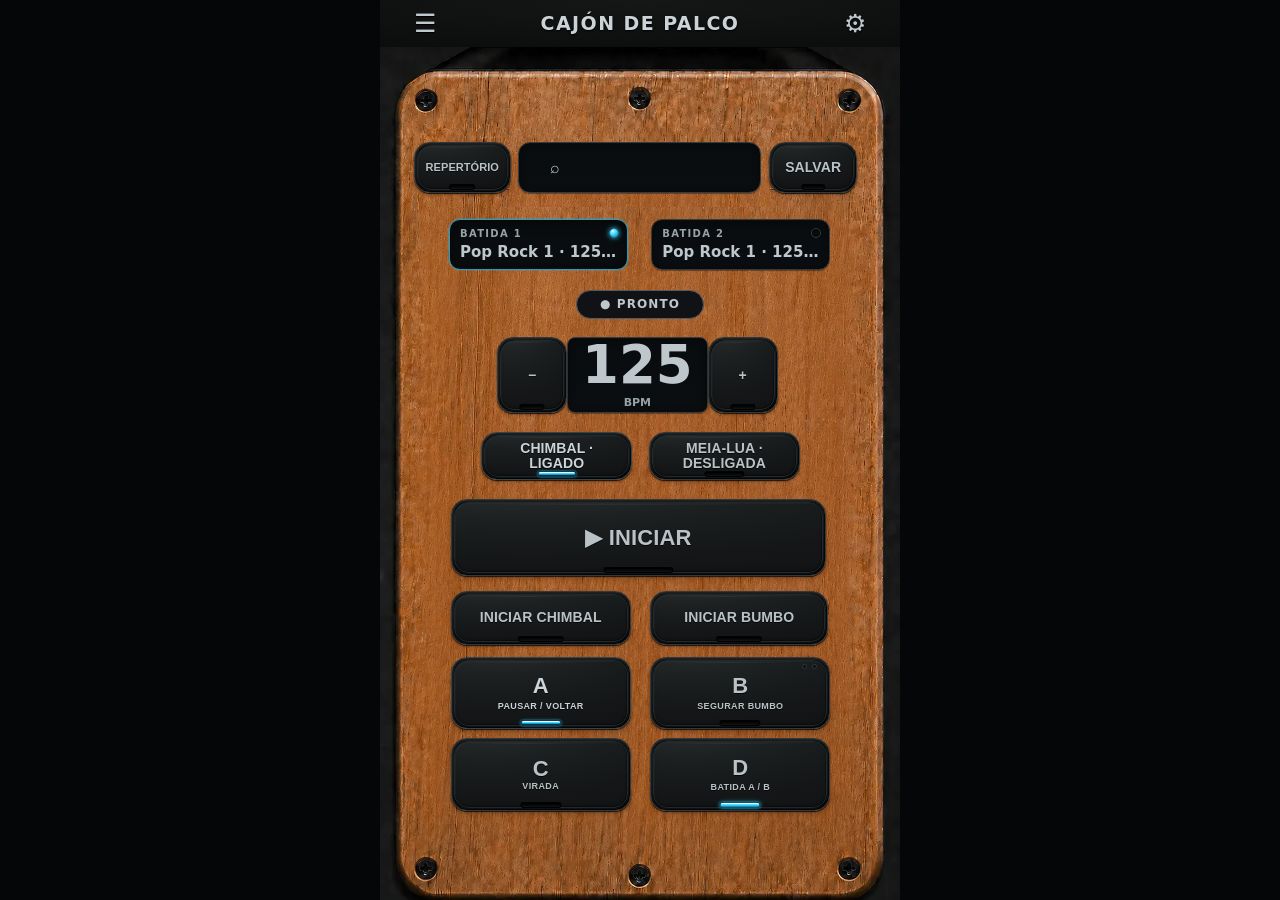
==== index.html @ a2779133 "Versão PWA - Cajón Palco Live Co-Authored-By: Claude Sonnet 5 <noreply@anthropic.com>" ====
<!DOCTYPE html>
<html lang="pt-BR"><head>
  <meta charset="utf-8">
  <meta name="viewport" content="width=device-width,initial-scale=1,viewport-fit=cover,user-scalable=no">
  <meta name="theme-color" content="#090a0d">
  <link rel="manifest" href="manifest.json">
  <link rel="apple-touch-icon" href="apple-touch-icon.png">
  <link rel="icon" href="icon-192.png" type="image/png">
  <meta name="apple-mobile-web-app-capable" content="yes">
  <meta name="mobile-web-app-capable" content="yes">
  <meta name="apple-mobile-web-app-status-bar-style" content="black-translucent">
  <meta name="apple-mobile-web-app-title" content="Cajon Palco Live">

<title>Cajón de Palco · V23 Telas pretas das batidas</title>
  <style>
    :root{color-scheme:dark;--bg:#090a0d;--panel:#14171d;--line:#272c35;--text:#f7f8fb;--muted:#9ea6b5;--amber:#ffb020;--green:#35d07f;--red:#ff4f5e}
    *{box-sizing:border-box;-webkit-tap-highlight-color:transparent}
    [hidden]{display:none!important}
    body{margin:0;background:radial-gradient(circle at 50% -10%,#26200f 0,#090a0d 38%);color:var(--text);font-family:Inter,system-ui,-apple-system,Segoe UI,sans-serif;min-height:100svh;overflow-x:hidden}
    button,input{font:inherit}.app{width:min(100%,520px);min-height:100svh;margin:auto;padding:max(14px,env(safe-area-inset-top)) 14px max(18px,env(safe-area-inset-bottom));display:flex;flex-direction:column;gap:12px}
    header{display:flex;align-items:center;justify-content:space-between;padding:2px 2px 5px}.brand{font-size:15px;font-weight:900;letter-spacing:.12em}.status{font-size:12px;color:var(--muted);display:flex;gap:7px;align-items:center}.dot{width:8px;height:8px;border-radius:50%;background:#59606c}.playing .dot{background:var(--green);box-shadow:0 0 12px var(--green)}
    .card{background:linear-gradient(180deg,#171a20,#111318);border:1px solid var(--line);border-radius:20px;box-shadow:0 16px 38px #0007}
    .rhythm{padding:14px}.label{font-size:11px;text-transform:uppercase;letter-spacing:.14em;color:var(--muted);font-weight:800;margin-bottom:9px}.select{width:100%;border:0;border-radius:14px;background:#22262e;color:#fff;padding:15px 16px;font-size:19px;font-weight:850;outline:none}.rhythm-search{display:grid;gap:7px;margin-bottom:12px}.rhythm-search-box{position:relative}.rhythm-search-box::before{content:'⌕';position:absolute;left:14px;top:50%;transform:translateY(-52%);font-size:22px;color:#9da6b4;pointer-events:none}.rhythm-search input{width:100%;border:1px solid #353c47;border-radius:14px;background:#11151a;color:#fff;padding:14px 42px;font-size:16px;font-weight:750;outline:none}.rhythm-search input:focus{border-color:#b27b20;box-shadow:0 0 0 3px rgba(178,123,32,.14)}.rhythm-search input::placeholder{color:#788291}.rhythm-search small{color:#8993a2;font-size:10px;font-weight:800;letter-spacing:.04em}.rhythm-pair{display:grid;gap:10px}.rhythm-slot{padding:9px;border:1px solid transparent;border-radius:16px}.rhythm-slot.active{border-color:#a96f12;background:#291f0e}.rhythm-slot .label{margin:0 0 6px 3px}.slot-status{font-size:11px;color:#ffd16d;font-weight:900;margin-left:6px}
    .song-search-results{display:none;gap:7px;margin:-2px 0 12px}.song-search-results.open{display:grid}.song-search-result{width:100%;display:grid;gap:3px;text-align:left;border:1px solid #59431f;border-radius:13px;background:#221b10;color:#fff;padding:12px 14px}.song-search-result strong{font-size:15px}.song-search-result span{color:#d8ae60;font-size:11px;font-weight:800}.song-search-result:active{transform:scale(.99);background:#342711}
    .bpm{display:grid;grid-template-columns:76px 1fr 76px;align-items:stretch;gap:9px;padding:12px}.step{border:1px solid #353b46;background:#20242b;color:#fff;border-radius:17px;font-size:34px;font-weight:500;min-height:96px}.step:active{transform:scale(.97);background:#303640}.tempo{text-align:center;display:flex;flex-direction:column;justify-content:center;background:#0b0d11;border-radius:17px;border:1px solid #222831}.tempo strong,.tempo .tempo-input{font-size:49px;line-height:.95;font-variant-numeric:tabular-nums}.tempo .tempo-input{width:100%;padding:0;border:0;outline:0;background:transparent;color:#fff;text-align:center;font-family:inherit;font-weight:950;appearance:textfield}.tempo .tempo-input::-webkit-inner-spin-button,.tempo .tempo-input::-webkit-outer-spin-button{appearance:none;margin:0}.tempo .tempo-input:focus{color:#ffca63}.tempo span{font-size:11px;letter-spacing:.18em;color:var(--muted);margin-top:9px}
    .controls{display:grid;grid-template-columns:1fr 1fr;gap:10px}.main{grid-column:1/-1;border:0;border-radius:22px;min-height:112px;font-size:25px;font-weight:950;letter-spacing:.04em;background:linear-gradient(135deg,#ffbd37,#f18700);color:#15100a;box-shadow:0 10px 30px #ff9f1635}.main.stop{background:linear-gradient(135deg,#ff6370,#d92839);color:white}.mark-start{grid-column:1/-1;min-height:72px;border:2px solid #ffb52e;border-radius:19px;background:#21190c;color:#ffc554;font-size:19px;font-weight:900;letter-spacing:.025em}.mark-start:disabled{opacity:.38}.main:active,.mark-start:active,.fill:active,.toggle:active{transform:scale(.985)}
    .fill{min-height:82px;border:1px solid #6a4b16;border-radius:19px;background:#2a2112;color:#ffca63;font-size:18px;font-weight:900}.fill:disabled{opacity:.38}.tap{min-height:82px;border:1px solid #38404b;border-radius:19px;background:#20242b;color:#fff;font-size:16px;font-weight:850}.pedals{grid-template-columns:1fr 1fr}.pedal{min-height:88px;border:1px solid #3a414d;border-radius:19px;background:#20242b;color:#fff;font-size:14px;font-weight:900;line-height:1.25}.pedal strong{display:block;color:#ffca63;font-size:23px;margin-bottom:4px}.pedal.active{background:#4a3511;border-color:#b57a18}.pedal.danger{border-color:#66333a}.pedal:disabled{opacity:.38}
    .layer{padding:14px}.layer-head{display:flex;justify-content:space-between;align-items:center;margin-bottom:12px}.layer-title{display:flex;align-items:center;gap:10px;font-weight:900}.tamb{width:33px;height:33px;border-radius:50%;border:3px dotted #ffc34e;display:grid;place-items:center;color:#ffc34e;font-size:13px}.toggle{border:1px solid #3d4551;border-radius:999px;background:#242932;color:#adb5c3;padding:9px 14px;font-weight:850}.toggle.on{background:#214e36;border-color:#2f8f5b;color:#6af0a4}
    .range-row{display:grid;grid-template-columns:56px 1fr 43px;gap:10px;align-items:center;color:var(--muted);font-size:12px;font-weight:800}.range-row input{width:100%;accent-color:var(--amber)}.range-row output{text-align:right;color:#fff;font-variant-numeric:tabular-nums}
    .meter{height:7px;border-radius:9px;background:#242933;overflow:hidden;margin-top:12px}.meter i{display:block;width:0;height:100%;background:linear-gradient(90deg,var(--green),var(--amber));transition:width .06s linear}.preview{width:100%;margin-top:12px;padding:12px;border:1px solid #6a4b16;border-radius:13px;background:#2a2112;color:#ffca63;font-size:13px;font-weight:900}
    .hint{text-align:center;color:#737c8a;font-size:11px;line-height:1.45;padding:2px 12px}.flash{animation:flash .16s ease}@keyframes flash{50%{box-shadow:0 0 0 3px #ffb020,0 16px 38px #0007}}
    .rep-actions{display:grid;grid-template-columns:minmax(0,1fr) auto 44px;gap:8px;margin-bottom:8px}.rep-select,.preset-select{width:100%;min-width:0;border:1px solid #353b46;border-radius:12px;background:#20242b;color:#fff;padding:12px;font-weight:800}.rep-delete{border:1px solid #75404a;border-radius:12px;background:#3a2025;color:#ff8796;font-size:18px;font-weight:900}.rep-delete:disabled,.preset-delete:disabled,.preset-save:disabled{opacity:.35}.rep-hint{color:#8f98a8;font-size:12px;line-height:1.35;margin:0 2px 10px}.preset-picker{display:grid;grid-template-columns:1fr auto;gap:8px}.preset-delete{border:1px solid #75404a;border-radius:12px;background:#3a2025;color:#ff8796;padding:10px 13px;font-weight:900}.rep-add{border:1px solid #2f8f5b;border-radius:12px;background:#214e36;color:#6af0a4;padding:10px 13px;font-weight:900}.preset-save{width:100%;margin-top:10px;border:1px solid #2f8f5b;border-radius:13px;background:#214e36;color:#6af0a4;padding:12px;font-weight:900}
    .eq-presets{display:grid;grid-template-columns:repeat(3,1fr);gap:7px;margin-bottom:14px}.eq-preset{border:1px solid #3d4551;border-radius:12px;background:#20242b;color:#c7ced9;padding:10px 4px;font-size:11px;font-weight:900}.eq-preset.on{background:#4b3510;border-color:#a96f12;color:#ffd16d}.eq-row{margin-top:11px}.eq-row:first-of-type{margin-top:0}
    .settings{border:1px solid #343b47;border-radius:18px;background:#12151a;overflow:hidden}.settings>summary{list-style:none;cursor:pointer;padding:17px 18px;color:#dce1e9;font-size:14px;font-weight:900;letter-spacing:.08em}.settings>summary::-webkit-details-marker{display:none}.settings>summary::after{content:'›';float:right;color:#ffca63;font-size:22px;line-height:14px;transform:rotate(90deg);transition:.2s}.settings[open]>summary::after{transform:rotate(-90deg)}.settings-content{display:grid;gap:10px;padding:0 10px 10px}.settings-content .card{box-shadow:none}
    @media (max-height:720px){.app{gap:8px}.step,.tempo{min-height:78px}.tempo strong,.tempo .tempo-input{font-size:42px}.main{min-height:88px}.fill,.tap{min-height:68px}.layer{padding:11px}.hint{display:none}}
  </style>
<style id="v10-approved-design">
  :root{--v10-bronze:#d9ae7d;--v10-amber:#8d4813;--v10-black:#11120f;--v10-green:#83dc34}
  .nav{display:none!important}.app.subview{padding:0!important;max-width:none!important;width:100vw!important;height:100dvh!important;display:block!important;background:#050606!important}
  .app.subview>.screen{display:none!important}.app.subview>.screen.active{display:grid!important;position:fixed!important;inset:0!important;width:100vw!important;height:100dvh!important;padding:0!important;overflow:hidden!important;place-items:center!important;background:#050606!important}
  .visual-screen{font-family:"Arial Narrow",Arial,sans-serif}.v10-art{position:relative;container-type:inline-size;width:min(100vw,calc(100dvh * 941 / 1671));height:min(100dvh,calc(100vw * 1671 / 941));max-width:943px;max-height:1677px;background-position:center;background-repeat:no-repeat;background-size:100% 100%;overflow:hidden;isolation:isolate}
  .repertoire-art{background-image:url('[data-uri]')}.settings-art{background-image:url('[data-uri]')}.sound-art{background-image:url('[data-uri]')}.conduction-art{background-image:url('[data-uri]')}.midi-art{background-image:url('[data-uri]')}
  .v10-art button,.v10-art select,.v10-art input{font:inherit}.v10-back{position:absolute;z-index:20;left:1.8%;top:.5%;width:12%;height:6%;border:0;background:transparent;cursor:pointer}
  .v10-hidden{display:none!important}.v10-sr-only{position:absolute!important;width:1px!important;height:1px!important;padding:0!important;margin:-1px!important;overflow:hidden!important;clip:rect(0,0,0,0)!important;white-space:nowrap!important;border:0!important}
  .settings-hit{position:absolute;z-index:10;left:9%;width:82%;height:12.5%;border:0;border-radius:18px;background:transparent;cursor:pointer}.settings-hit:active{background:#fff1}.settings-sound{top:31.7%}.settings-conduction{top:48.1%}.settings-midi{top:64.3%}
  .sound-kits{position:absolute;z-index:5;left:10%;right:10%;top:21.9%;height:8.7%;display:grid;grid-template-columns:1fr 1fr;gap:4.5%}.v10-kit{border:1px solid #050505;border-radius:14px;background:#111311;color:var(--v10-bronze);box-shadow:inset 0 0 0 1px #ffffff12,0 5px 9px #0009;font-weight:900;font-size:clamp(14px,4.2cqw,31px);letter-spacing:.04em}.v10-kit i,.eq-preset i{display:inline-block;width:.72em;height:.72em;margin-right:.8em;border-radius:50%;background:#252726;box-shadow:inset 0 1px 3px #000}.v10-kit.on i,.eq-preset.on i{background:var(--v10-green);box-shadow:0 0 14px #83dc34,inset 0 0 0 2px #d7ffa5}
  .v10-hear{position:absolute;z-index:5;left:10%;width:80%;height:8.5%;border:1px solid #291408;border-radius:14px;background:linear-gradient(#98521d,#6e350e);color:#f1c996;box-shadow:inset 0 0 0 1px #f3b66c38,0 6px 10px #0008;font-weight:900;font-size:clamp(14px,4.4cqw,32px);letter-spacing:.03em}.sound-hear{top:32.7%}.conduction-hear{top:67.7%}
  .v10-eq-presets{position:absolute;z-index:5;left:10%;right:10%;top:50%;height:5.8%;display:grid;grid-template-columns:1fr 1.08fr 1fr;gap:2.8%}.v10-eq-presets button{border:1px solid #050505;border-radius:10px;background:#111311;color:var(--v10-bronze);font-weight:900;font-size:clamp(8px,2.5cqw,18px);box-shadow:0 4px 8px #0008}.v10-eq-presets .on{border-color:#6ca518;box-shadow:0 0 0 2px #70a81d,0 4px 8px #0008}
  .v10-eq-controls{position:absolute;z-index:6;left:10%;right:10%;top:58.5%;height:22.2%;display:grid;grid-template-rows:repeat(3,1fr);gap:3.8%}.v10-range{display:grid;grid-template-columns:18% 1fr 9%;align-items:center;gap:3%;padding:0 4%;border:1px solid #050505;border-radius:12px;background:#111311;color:var(--v10-bronze);box-shadow:inset 0 0 0 1px #ffffff0c,0 4px 8px #0008;font-weight:900;font-size:clamp(9px,3cqw,22px)}
  .v10-range input,.v10-conduction-card input{appearance:none;width:100%;height:6px;border-radius:9px;background:linear-gradient(90deg,#a95b1b,#1e211f);outline:none}.v10-range input::-webkit-slider-thumb,.v10-conduction-card input::-webkit-slider-thumb{appearance:none;width:clamp(22px,6cqw,48px);height:clamp(22px,6cqw,48px);border:2px solid #42220d;border-radius:50%;background:radial-gradient(circle at 35% 30%,#d39c5a,#7a3f17 67%,#2c1609);box-shadow:0 2px 6px #000}.v10-range input::-moz-range-thumb,.v10-conduction-card input::-moz-range-thumb{width:clamp(22px,6cqw,48px);height:clamp(22px,6cqw,48px);border:2px solid #42220d;border-radius:50%;background:#9a5b28}
  .v10-save-sound{position:absolute;z-index:5;left:10%;right:10%;top:83%;height:8.3%;border:1px solid #050505;border-radius:14px;background:#111311;color:var(--v10-bronze);font-weight:900;font-size:clamp(13px,4cqw,29px);box-shadow:0 5px 10px #0009}.v10-save-sound i{display:inline-block;width:.7em;height:.7em;margin-left:8%;border-radius:50%;background:var(--v10-green);box-shadow:0 0 14px #83dc34}
  .v10-conduction-card{position:absolute;z-index:5;left:10%;right:10%;height:16.5%;padding:4.8% 5%;border:1px solid #050505;border-radius:15px;background:#111311;color:var(--v10-bronze);box-shadow:inset 0 0 0 1px #ffffff0d,0 6px 10px #0009}.hihat-card{top:25.9%}.tamb-card{top:46.6%}.v10-conduction-card button{width:100%;height:38%;padding:0;border:0;background:transparent;color:var(--v10-bronze);text-align:left;font-weight:900;font-size:clamp(17px,5cqw,37px)}.v10-conduction-card button::after{content:'DESLIGADO';float:right;margin-top:.4em;color:#8a8a80;font-size:.48em}.v10-conduction-card button.on::before{content:'';display:inline-block;width:.62em;height:.62em;margin-right:.55em;border-radius:50%;background:var(--v10-green);box-shadow:0 0 14px #83dc34}.v10-conduction-card button.on::after{content:'LIGADO';color:var(--v10-bronze)}.tamb-card button.on::after{content:'LIGADA'}.v10-conduction-card label{height:55%;display:grid;grid-template-columns:1fr 14%;align-items:center;gap:5%;font-weight:900;font-size:clamp(13px,4cqw,29px)}
  .v10-midi-connect{position:absolute;z-index:6;left:10%;right:10%;top:15.2%;height:9.6%;display:grid;grid-template-columns:5% 1fr 27%;align-items:center;gap:3%;padding:0 4%;border:1px solid #050505;border-radius:14px;background:#111311;box-shadow:0 5px 10px #0009;color:var(--v10-bronze)}.v10-midi-connect .midi-led{width:clamp(10px,3cqw,22px);height:clamp(10px,3cqw,22px);border-radius:50%;background:#555}.v10-midi-connect .midi-led.on{background:var(--v10-green);box-shadow:0 0 14px #83dc34}.v10-midi-connect strong{display:block;font-size:clamp(9px,2.8cqw,20px);white-space:nowrap;overflow:hidden;text-overflow:ellipsis}.v10-midi-connect select{width:100%;border:0;background:transparent;color:#c99969;font-size:clamp(7px,2cqw,15px)}.v10-midi-connect button{height:50%;border:1px solid #3f210c;border-radius:9px;background:#864513;color:#f0c38e;font-weight:900;font-size:clamp(7px,2.2cqw,16px)}
  .v10-midi-grid{position:absolute;z-index:4;left:10%;right:10%;top:32.2%;height:44.5%;display:grid;grid-template-columns:1fr 1fr;grid-template-rows:1fr 1fr;gap:2.8% 5.6%}.v10-midi-pedal{position:relative;border-radius:14px}.v10-midi-pedal .midi-learn{position:absolute;left:11%;right:11%;bottom:8%;height:20%;border:1px solid #3d210d;border-radius:8px;background:#80400f;color:#edbd83;font-weight:900;font-size:clamp(8px,2.3cqw,17px)}.v10-midi-pedal.learning{outline:3px solid #ef9d27;box-shadow:0 0 18px #ef9d27}.v10-midi-pedal.hit{outline:3px solid var(--v10-green);box-shadow:0 0 20px #83dc34}
  .v10-midi-test{position:absolute;z-index:6;left:10%;right:10%;top:79%;height:8.2%;border:1px solid #3f210d;border-radius:13px;background:#80400f;color:#edbd83;font-weight:900;font-size:clamp(12px,3.7cqw,27px)}.v10-midi-last{position:absolute;z-index:6;left:10%;right:10%;top:89%;height:7%;display:grid;grid-template-columns:7% 1fr;align-items:center;gap:4%;padding:0 5%;border:1px solid #050505;border-radius:12px;background:#111311;color:var(--v10-bronze)}.v10-midi-last i{width:clamp(10px,3cqw,22px);height:clamp(10px,3cqw,22px);border-radius:50%;background:#555}.v10-midi-last.on i{background:var(--v10-green);box-shadow:0 0 14px #83dc34}.v10-midi-last strong,.v10-midi-last span{display:block}.v10-midi-last strong{font-size:clamp(8px,2.5cqw,18px)}.v10-midi-last span{font-size:clamp(6px,1.7cqw,12px)}
  .v10-rep-toolbar{position:absolute;z-index:7;left:8%;right:8%;top:15.1%;height:7.4%;display:grid;grid-template-columns:1fr 13% 13%;gap:3%}.v10-rep-toolbar select,.v10-rep-toolbar button{border:1px solid #050505;border-radius:12px;background:#111311;color:var(--v10-bronze);box-shadow:0 4px 9px #0009;font-weight:900}.v10-rep-toolbar select{padding:0 6%;font-size:clamp(13px,4cqw,29px)}.v10-rep-toolbar button{font-size:clamp(17px,5.5cqw,40px)}#repDelete{font-size:0}#repDelete::before{content:'×';font-size:clamp(18px,5.5cqw,40px)}
  .v10-rep-search{position:absolute;z-index:7;left:8%;right:8%;top:24%;height:5.5%;display:grid;grid-template-columns:8% 1fr;align-items:center;padding:0 3%;border:1px solid #050505;border-radius:10px;background:#111311;color:var(--v10-bronze);box-shadow:0 4px 9px #0009}.v10-rep-search span{font-size:clamp(20px,6cqw,44px)}.v10-rep-search input{width:100%;border:0;outline:0;background:transparent;color:#e3bd91;font-size:clamp(11px,3.4cqw,25px)}
  .v10-rep-summary{position:absolute;z-index:7;left:8%;right:8%;top:30.7%;height:6.4%;display:grid;grid-template-columns:1fr auto;grid-template-rows:1fr 1fr;align-items:center;color:#3a1b0c;font-weight:900}.v10-rep-summary strong{font-size:clamp(10px,3cqw,22px)}.v10-rep-summary button{grid-row:1/3;grid-column:2;height:72%;padding:0 1em;border:1px solid #4f270c;border-radius:9px;background:#874411;color:#e9bb85;font-weight:900;font-size:clamp(8px,2.5cqw,18px)}.v10-rep-summary span{font-size:clamp(7px,2cqw,15px)}
  .v10-song-list{position:absolute;z-index:7;left:7.8%;right:7.8%;top:38.5%;bottom:3.7%;padding:.4% 1.2% 5%;overflow-y:auto;overscroll-behavior:contain;scrollbar-width:thin;scrollbar-color:#c47b38 #3c1e0d;background:linear-gradient(#a8612df7,#a8612df7);border-radius:8px}.v10-song-list::-webkit-scrollbar{width:6px}.v10-song-list::-webkit-scrollbar-thumb{background:#c47b38;border-radius:8px}.v10-song-list .song-item{height:12.1%;min-height:clamp(52px,16.7cqw,110px);margin:1.15% 0;display:grid;grid-template-columns:16% 1fr 10%;align-items:center;border:1px solid #050505;border-radius:12px;background:#111311;color:var(--v10-bronze);box-shadow:inset 0 0 0 1px #ffffff0b,0 4px 8px #0009;user-select:none}.song-drag{height:100%;display:grid;place-items:center;border-right:1px solid #71421f;font-weight:900;font-size:clamp(18px,6cqw,43px);touch-action:none;cursor:grab}.song-drag::after{content:'≡';display:block;margin-top:-35%;font-size:.33em;opacity:.7}.v10-song-list .song-info{min-width:0;padding:0 6%;cursor:pointer}.v10-song-list .song-info strong,.v10-song-list .song-info span{display:block;white-space:nowrap;overflow:hidden;text-overflow:ellipsis}.v10-song-list .song-info strong{font-size:clamp(12px,3.8cqw,28px)}.v10-song-list .song-info span{margin-top:.25em;font-size:clamp(8px,2.4cqw,17px)}.song-load{height:100%;border:0;background:transparent;color:var(--v10-bronze);font-size:clamp(22px,7cqw,50px)}.v10-song-list .song-item.dragging{opacity:.88;transform:scale(.985);outline:3px solid #ef9d27;box-shadow:0 12px 24px #000b}.v10-song-list .empty-state{margin:20% 5%;padding:10%;border-radius:13px;background:#111311;color:#e0bb8d;text-align:center;font-size:clamp(11px,3.4cqw,24px)}
  @media(min-width:800px) and (orientation:landscape){.v10-art{height:100dvh;width:calc(100dvh * 941 / 1671)}}
</style>


<style id="v12-exact-layout">
@font-face{font-family:CajonNarrow;src:url('[data-uri]') format('opentype');font-weight:400}
@font-face{font-family:CajonNarrow;src:url('[data-uri]') format('opentype');font-weight:700 1000}
.visual-screen,.v10-art button,.v10-art select,.v10-art input{font-family:CajonNarrow,"Arial Narrow",Arial,sans-serif}
.sound-kits{top:21.85%;height:8.75%}.v10-kit{font-size:4.7cqw}
.sound-hear{top:32.65%;height:8.55%}.v10-hear{font-size:5cqw}
.v10-eq-presets{top:49.35%;height:6.3%}.v10-eq-presets button{font-size:3.25cqw}
.v10-eq-controls{top:58.25%;height:22.35%;gap:2.7%}.v10-range{font-size:3.35cqw}
.v10-save-sound{top:82.2%;height:8.55%;font-size:4.8cqw}
.v10-conduction-card{height:16.45%}.hihat-card{top:25.75%}.tamb-card{top:46.35%}
.v10-conduction-card button{font-size:5.25cqw}.v10-conduction-card label{font-size:4.1cqw}
.conduction-hear{top:66.9%;height:8.95%}
.v12-conduction-note{position:absolute;z-index:5;left:10%;right:10%;top:79.2%;height:8.8%;display:grid;grid-template-columns:14% 1fr;align-items:center;padding:0 5%;border:1px solid #050505;border-radius:1.5cqw;background:#111311;color:#d9ae7d;box-shadow:inset 0 0 0 1px #ffffff0d,0 .7cqw 1.4cqw #0009}
.v12-conduction-note b{font-size:6cqw;font-weight:400}.v12-conduction-note strong,.v12-conduction-note span{display:block}.v12-conduction-note strong{font-size:3.1cqw}.v12-conduction-note span{font-size:2.4cqw;margin-top:.25em}
.v10-midi-connect{top:15.05%;height:9.65%}.v10-midi-connect strong{font-size:3.75cqw}.v10-midi-connect select{font-size:2.2cqw}.v10-midi-connect button{font-size:2.7cqw}
.v10-midi-grid{top:32.05%;height:44.55%}.v10-midi-pedal{border:1px solid #050505;background:#111311;box-shadow:inset 0 0 0 1px #ffffff0c,0 .7cqw 1.3cqw #0009}
.midi-pedal-copy{position:absolute;inset:6% 7% 29%;display:flex;flex-direction:column;align-items:center;justify-content:center;color:#d9ae7d;text-align:center}.midi-pedal-copy b{font-size:8.3cqw;line-height:.85;font-weight:400}.midi-pedal-copy span{margin-top:8%;font-size:3.25cqw;line-height:1.15;font-weight:700}
.v10-midi-pedal .midi-learn{font-size:2.8cqw}
.v10-midi-test{top:78.55%;height:7.45%;font-size:4.4cqw}
.v10-midi-last{top:86.75%;height:7.25%}.v10-midi-last strong{font-size:3.35cqw}.v10-midi-last span{font-size:2.25cqw}
.v10-rep-toolbar{top:15.05%;height:7.45%}.v10-rep-toolbar select{font-size:4.9cqw}.v10-rep-toolbar button,#repDelete::before{font-size:5.1cqw}
.v10-rep-search{top:23.85%;height:5.65%}.v10-rep-search span{font-size:5cqw}.v10-rep-search input{font-size:3.9cqw}
.v10-rep-summary{top:30.25%;height:6.4%}.v10-rep-summary strong{font-size:3.55cqw}.v10-rep-summary button{height:64%;font-size:3.15cqw}.v10-rep-summary span{font-size:2.65cqw}
.v10-song-list{top:38.35%;bottom:4.7%;padding:.25cqw 1.2% 1.5cqw;background:transparent}
.v10-song-list .song-item{height:11.15cqw;min-height:0;margin:1.05cqw 0;border-radius:1.35cqw}
.song-drag{font-size:4.75cqw}.v10-song-list .song-info strong{font-size:3.55cqw}.v10-song-list .song-info span{font-size:2.55cqw}.song-load{font-size:5.2cqw}
</style>

<style id="v13-accessibility">
/* Repertório: cada grupo fica centralizado dentro da própria linha. */
.v10-song-list .song-item{height:13.4cqw;min-height:0;margin:1.15cqw 0;grid-template-columns:18% 1fr 11%;align-items:stretch}
.song-drag{display:flex;align-items:center;justify-content:center;height:100%;font-size:5.35cqw;line-height:1;border-right:1px solid #71421f}
.song-drag::after{display:none!important;content:none!important}
.v10-song-list .song-info{display:flex;min-width:0;height:100%;padding:0 5%;flex-direction:column;justify-content:center}
.v10-song-list .song-info strong{font-size:4.05cqw;line-height:1.05}
.v10-song-list .song-info span{margin-top:.55cqw;font-size:2.85cqw;line-height:1}
.song-load{display:grid;place-items:center;height:100%;padding:0;font-size:5.6cqw;line-height:1}
.v10-rep-toolbar select{font-size:5.25cqw}.v10-rep-search input{font-size:4.15cqw}

/* Palco: seletores A/B maiores, legíveis e com área de toque confortável. */
.rhythm-slot{top:23.15%!important;width:34.7%!important;height:9.1%!important}
.rhythm-slot#slotA{left:13%!important}.rhythm-slot#slotB{left:52.25%!important}
.rhythm-slot .select{inset:5%!important;width:90%!important;height:90%!important;padding:0 10%!important;border-radius:8px!important;font-size:clamp(13px,3.6vw,17px)!important;line-height:1.15!important}

/* Busca aberta: painel largo, resultados e informações maiores. */
.song-search-results{left:13%!important;right:auto!important;top:21.2%!important;width:73.95%!important;max-height:43%!important;padding:8px!important;border-radius:12px!important;gap:8px!important}
.song-search-result{min-height:58px!important;padding:11px 13px!important;border-radius:10px!important;gap:5px!important}
.song-search-result strong{font-size:clamp(16px,4.1vw,20px)!important;line-height:1.15!important}
.song-search-result span{font-size:clamp(12px,3.1vw,15px)!important;line-height:1.2!important}
.rhythm-search input:focus,.rhythm-search input:not(:placeholder-shown){font-size:clamp(15px,3.7vw,18px)!important;padding:6% 7%!important}

@media(max-width:390px){
  .rhythm-slot .select{font-size:13px!important}
  .song-search-result{min-height:54px!important}
}
</style>

<style id="v16-stage-spacing">
/* Seletores A/B ampliados: o indicador começa somente depois deles. */
.stage-status{top:32.70%!important;height:2.80%!important}
</style>

<style id="v17-stage-alignment">
/* Alinhamento exato com os botões desenhados no mockup 941 x 1672. */
.rhythm-slot{top:23.70%!important;width:34.40%!important;height:5.55%!important}
.rhythm-slot#slotA{left:13.20%!important}
.rhythm-slot#slotB{left:52.10%!important}
.rhythm-slot .select{inset:4%!important;width:92%!important;height:92%!important;padding:0 9%!important;border-radius:6px!important;font-size:clamp(12px,3.4vw,15px)!important;line-height:1.1!important}
.stage-status{left:37.70%!important;top:31.45%!important;width:24.60%!important;height:3.05%!important}
@media(max-width:390px){.rhythm-slot .select{font-size:12px!important}}
</style>
<style id="v21-repertoire-functional-approved">
  /* Somente Repertório. A tela principal permanece intacta. */
  .repertoire-art{
    background-image:url('[data-uri]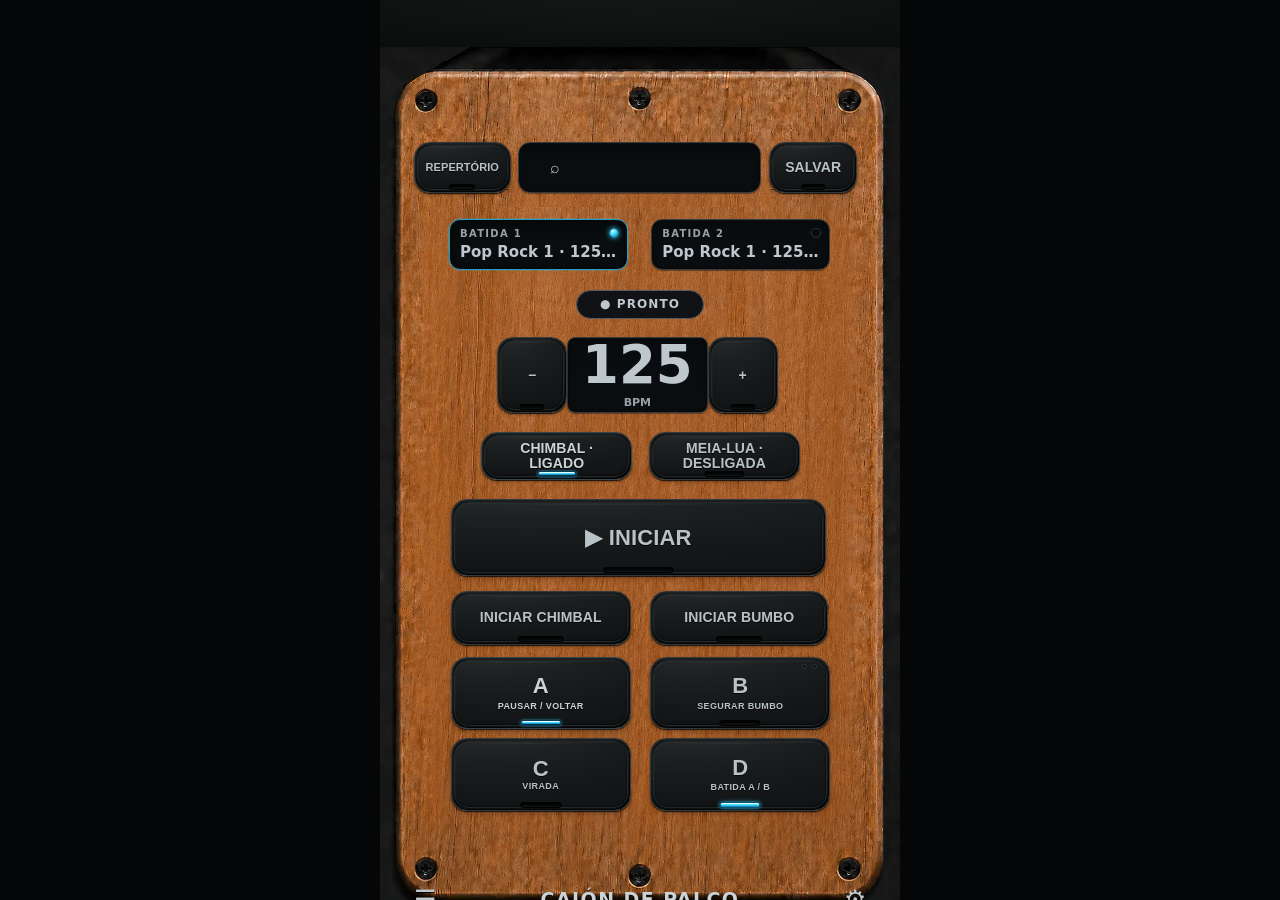
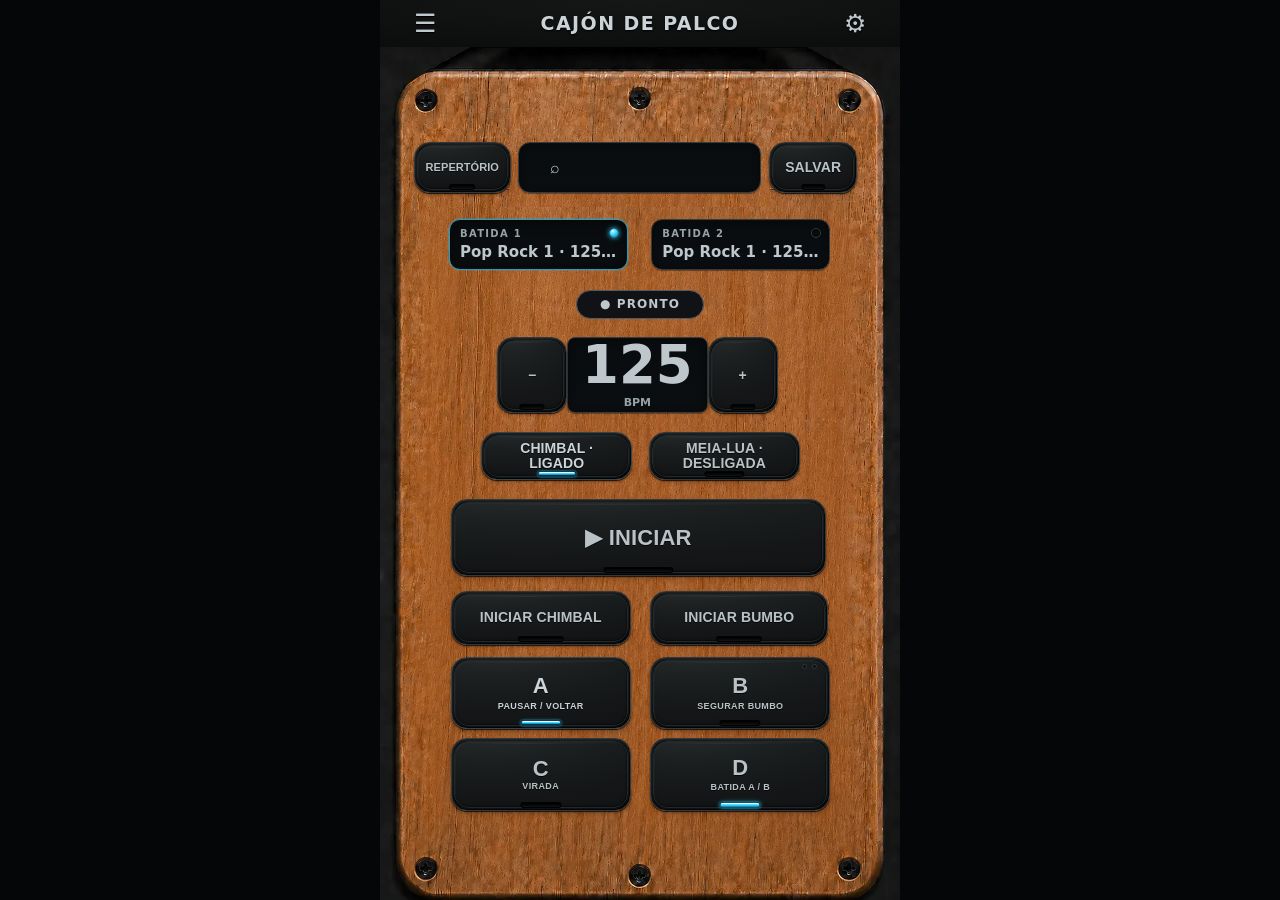
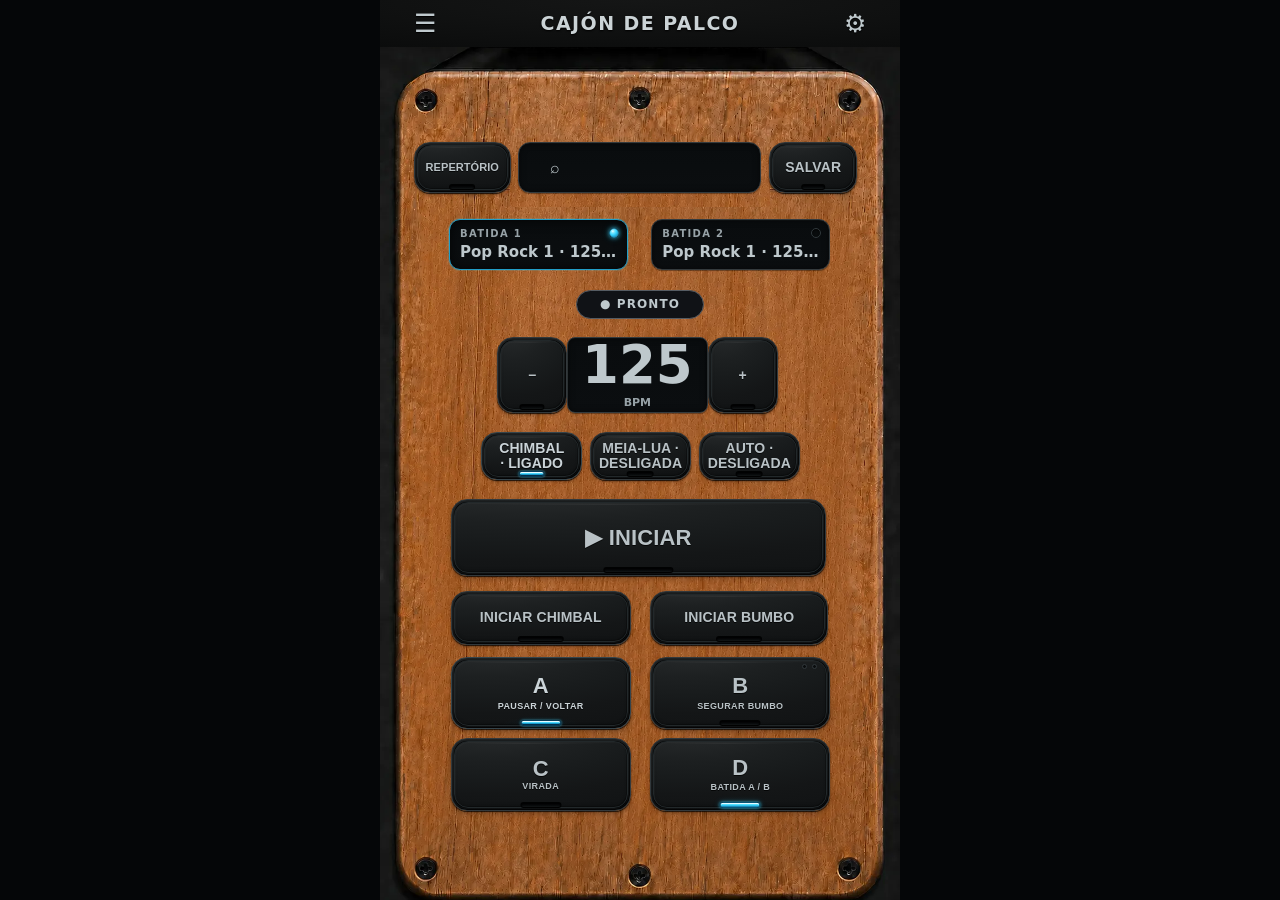
